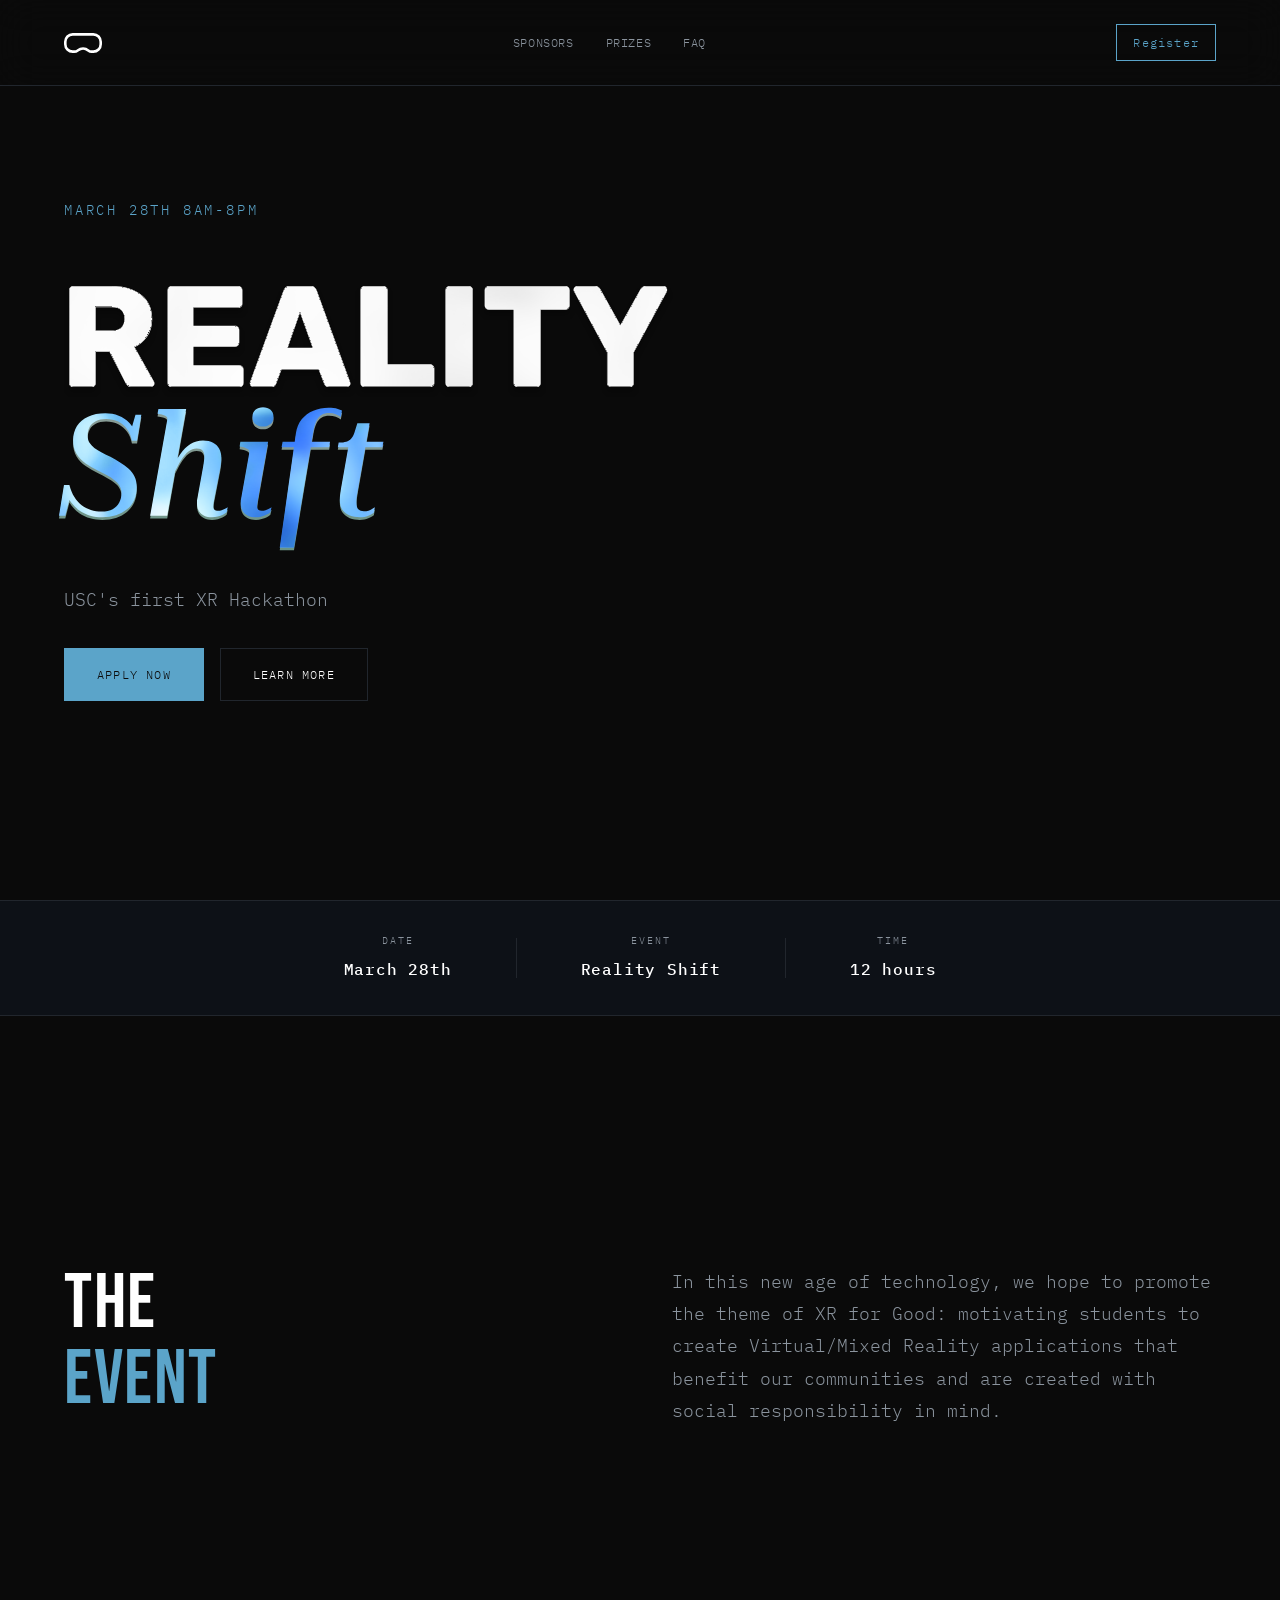
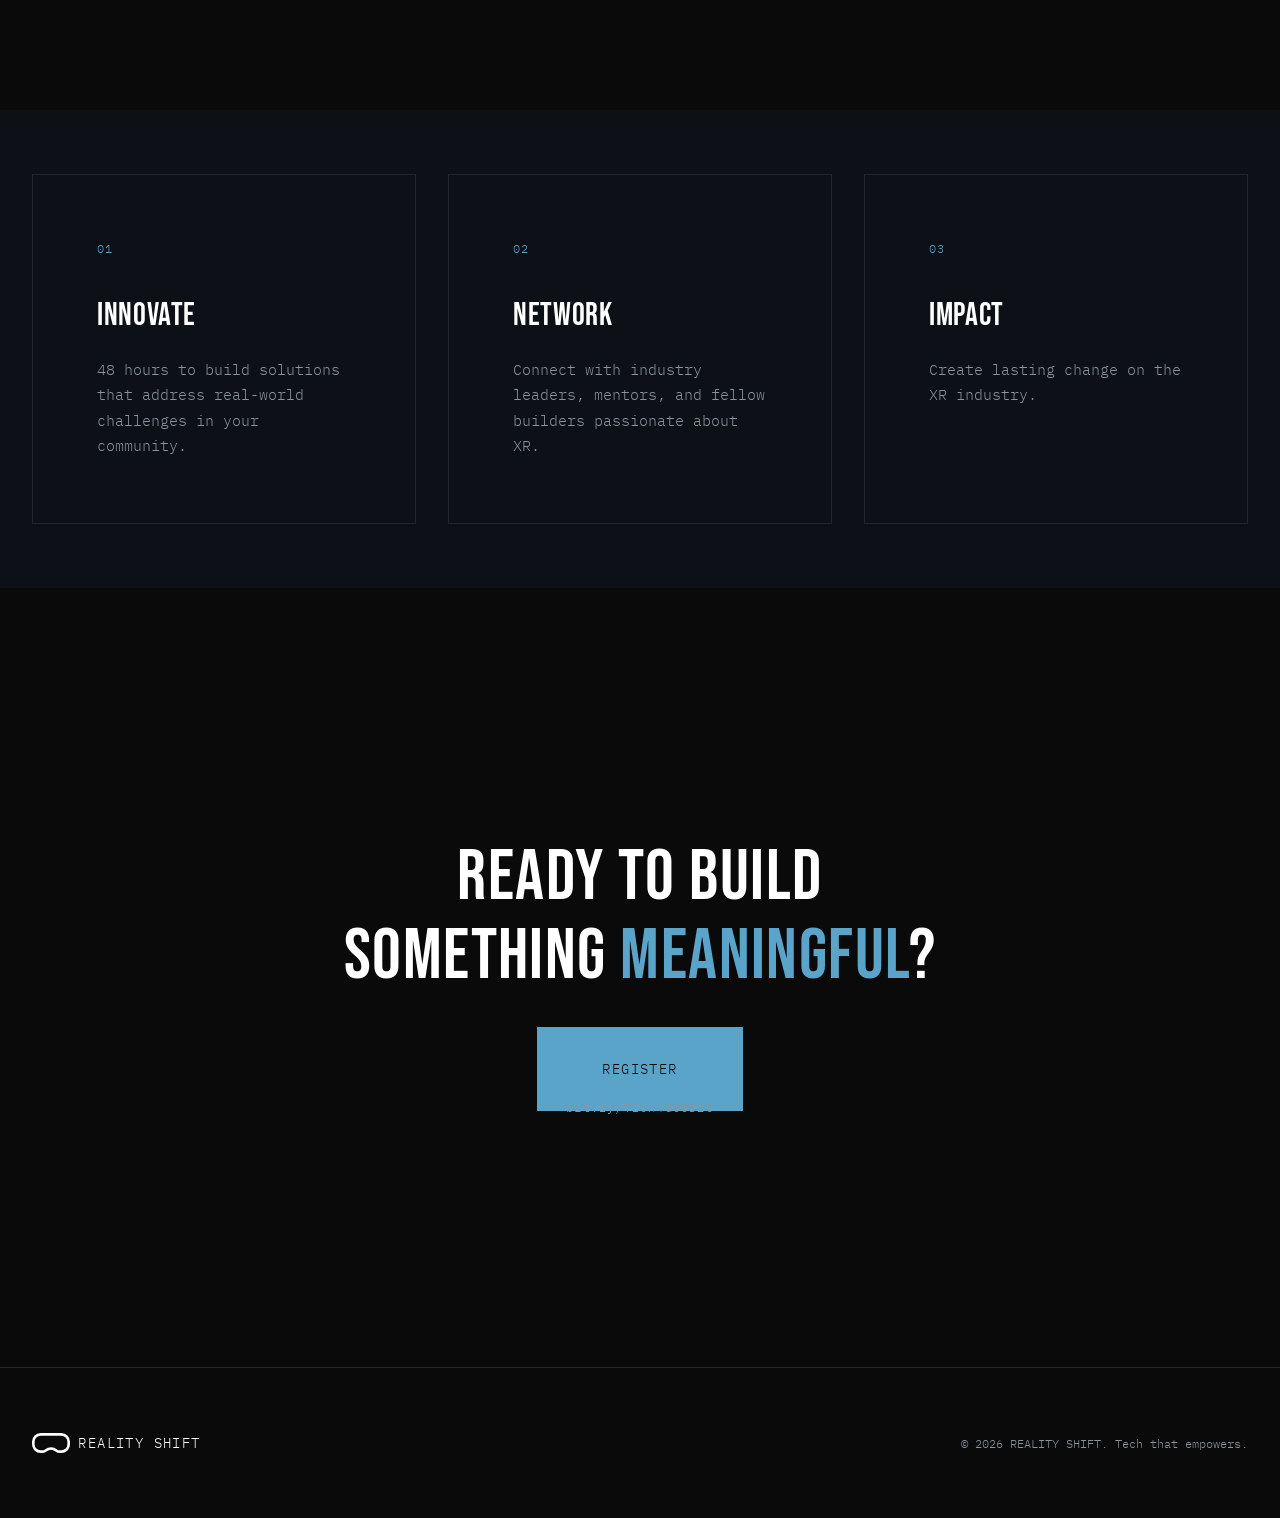
==== index.html @ 9a49850e "new files Co-Authored-By: Claude Opus 4.5 <noreply@anthropic.com>" ====
<!DOCTYPE html>
<html lang="en">
<head>
    <meta charset="UTF-8">
    <meta name="viewport" content="width=device-width, initial-scale=1.0">
    <title>REALITYSHIFT | Hackathon Spring 2026</title>
    <link rel="stylesheet" href="styles.css">
    <link rel="preconnect" href="https://fonts.googleapis.com">
    <link rel="preconnect" href="https://fonts.gstatic.com" crossorigin>
    <link href="https://fonts.googleapis.com/css2?family=Bebas+Neue&family=IBM+Plex+Mono:wght@300;400;500&display=swap" rel="stylesheet">
</head>
<body>
    <!-- Navigation -->
    <nav class="nav">
        <div class="nav-container">
            <a href="index.html" class="nav-logo">
                <img class="logo-icon" src="RS_ICON.svg" alt="Luma">
            </a>
            <div class="nav-links">
                <a href="sponsors.html" class="nav-link">Sponsors</a>
                <a href="prizes.html" class="nav-link">Prizes</a>
                <a href="faq.html" class="nav-link">FAQ</a>
            </div>
            <a href="register.html" class="nav-cta">Register</a>
        </div>
    </nav>

    <!-- Hero Section -->
    <section class="hero">
        <div class="hero-grid">
            <div class="hero-content">
                <p class="hero-date">March 28th 8AM-8PM</p>
                <h1 class="hero-title">
                    <img class="hero-banner" src="MainBanner.svg" alt="Reality Shift">
                </h1>
                <p class="hero-subtitle"> USC's first XR Hackathon</p>
                <div class="hero-actions">
                    <a href="register.html" class="btn btn-primary">Apply Now</a>
                    <a href="#about" class="btn btn-secondary">Learn More</a>
                </div>
            </div>
        </div>
    </section>

    <!-- Info Strip -->
    <section class="info-strip">
        <div class="info-item">
            <span class="info-label">Date</span>
            <span class="info-value">March 28th</span>
        </div>
        <div class="info-divider"></div>
        <div class="info-item">
            <span class="info-label">Event</span>
            <span class="info-value">Reality Shift</span>
        </div>
        <div class="info-divider"></div>
        <div class="info-item">
            <span class="info-label">Time</span>
            <span class="info-value">12 hours</span>
        </div>
    </section>

    <!-- About Section -->
    <section id="about" class="about">
        <div class="about-container">
            <div class="about-header">
                <h2 class="section-title">The<br><span class="accent">Event</span></h2>
            </div>
            <div class="about-content">
                <p class="about-text">In this new age of technology, we hope to promote the theme of XR for Good: motivating students to create Virtual/Mixed Reality applications that benefit our communities and are created with social responsibility in mind.</p>
            </div>
        </div>
    </section>

    <!-- Features Section -->
    <section class="features">
        <div class="features-container">
            <div class="feature-card">
                <div class="feature-number">01</div>
                <h3 class="feature-title">Innovate</h3>
                <p class="feature-desc">48 hours to build solutions that address real-world challenges in your community.</p>
            </div>
            <div class="feature-card">
                <div class="feature-number">02</div>
                <h3 class="feature-title">Network</h3>
                <p class="feature-desc">Connect with industry leaders, mentors, and fellow builders passionate about XR.</p>
            </div>
            <div class="feature-card">
                <div class="feature-number">03</div>
                <h3 class="feature-title">Impact</h3>
                <p class="feature-desc">Create lasting change on the XR industry.</p>
            </div>
        </div>
    </section>

    <!-- CTA Section -->
    <section class="cta">
        <div class="cta-container">
            <h2 class="cta-title">Ready to build<br>something <span class="accent">meaningful</span>?</h2>
            <a href="register.html" class="btn btn-primary btn-large">Register</a>
            <p class="cta-link">bit.ly/TECH4GOOD25</p>
        </div>
    </section>

    <!-- Footer -->
    <footer class="footer">
        <div class="footer-container">
            <div class="footer-brand">
                <img class="logo-icon" src="RS_ICON.svg" alt="Luma">
                <span class="logo-text">REALITY SHIFT</span>
            </div>
            <p class="footer-copy">© 2026 REALITY SHIFT. Tech that empowers.</p>
        </div>
    </footer>

    <script src="script.js"></script>
</body>
</html>
---- styles.css ----
/* ============================================
   Reality Shift - XR Hackathon
   Cyan/Blue accent theme
   ============================================ */

:root {
    /* Colors - Cyan/Blue accent theme */
    --primary: #5BA4C9;
    --primary-light: #7EC8E3;
    --primary-dark: #3D8DB5;
    --accent: #6BB8D9;

    /* Neutrals */
    --black: #0A0A0A;
    --dark: #0D1117;
    --dark-gray: #161B22;
    --mid-gray: #21262D;
    --light-gray: #8B949E;
    --off-white: #E6EDF3;
    --white: #FFFFFF;

    /* Typography - Wide, bold display font */
    --font-display: 'Bebas Neue', 'Anton', sans-serif;
    --font-mono: 'IBM Plex Mono', monospace;

    /* Spacing */
    --space-xs: 0.5rem;
    --space-sm: 1rem;
    --space-md: 2rem;
    --space-lg: 4rem;
    --space-xl: 8rem;

    /* Transitions */
    --ease: cubic-bezier(0.16, 1, 0.3, 1);
    --duration: 0.6s;
}

/* Reset & Base */
*, *::before, *::after {
    margin: 0;
    padding: 0;
    box-sizing: border-box;
}

html {
    font-size: 16px;
    scroll-behavior: smooth;
}

body {
    font-family: var(--font-mono);
    font-weight: 300;
    background-color: var(--black);
    color: var(--white);
    line-height: 1.6;
    overflow-x: hidden;
    -webkit-font-smoothing: antialiased;
}

h1, h2, h3, h4, h5, h6 {
    font-family: var(--font-display);
    font-weight: 700;
}

a {
    color: inherit;
    text-decoration: none;
}

/* ============================================
   Navigation
   ============================================ */

.nav {
    position: fixed;
    top: 0;
    left: 0;
    right: 0;
    z-index: 100;
    padding: 1.5rem var(--space-lg);
    background: rgba(10, 10, 10, 0.8);
    backdrop-filter: blur(20px);
    border-bottom: 1px solid var(--mid-gray);
}

.nav-container {
    max-width: 1400px;
    margin: 0 auto;
    display: flex;
    align-items: center;
    justify-content: space-between;
}

.nav-logo {
    display: flex;
    align-items: center;
    gap: var(--space-xs);
    font-family: var(--font-mono);
    font-size: 0.875rem;
    letter-spacing: 0.1em;
}

.logo-icon {
    height: 20px;
    width: auto;
    flex-shrink: 0;
}

.nav-links {
    display: flex;
    gap: var(--space-md);
}

.nav-link {
    font-family: var(--font-mono);
    font-size: 0.75rem;
    letter-spacing: 0.05em;
    text-transform: uppercase;
    color: var(--light-gray);
    transition: color var(--duration) var(--ease);
    position: relative;
}

.nav-link::after {
    content: '';
    position: absolute;
    bottom: -4px;
    left: 0;
    width: 0;
    height: 1px;
    background: var(--primary);
    transition: width var(--duration) var(--ease);
}

.nav-link:hover,
.nav-link.active {
    color: var(--white);
}

.nav-link:hover::after,
.nav-link.active::after {
    width: 100%;
}

.nav-cta {
    font-family: var(--font-mono);
    font-size: 0.75rem;
    letter-spacing: 0.1em;
    padding: var(--space-xs) var(--space-sm);
    border: 1px solid var(--primary);
    color: var(--primary);
    transition: all var(--duration) var(--ease);
}

.nav-cta:hover {
    background: var(--primary);
    color: var(--black);
}

/* ============================================
   Hero Section
   ============================================ */

.hero {
    min-height: 100vh;
    display: flex;
    flex-direction: column;
    justify-content: center;
    padding: var(--space-xl) var(--space-lg);
    position: relative;
}

.hero-grid {
    max-width: 1400px;
    width: 100%;
    margin: 0 auto;
}

.hero-content {
    max-width: 800px;
}

.hero-date {
    font-family: var(--font-mono);
    font-size: 0.875rem;
    color: var(--primary);
    letter-spacing: 0.2em;
    text-transform: uppercase;
    margin-bottom: var(--space-md);
}

.hero-title {
    font-family: var(--font-display);
    font-size: clamp(4rem, 12vw, 10rem);
    font-weight: 400;
    line-height: 0.9;
    letter-spacing: 0.05em;
    margin-bottom: var(--space-md);
    text-transform: uppercase;
}

.hero-banner {
    height: 300px;
    width: auto;
    display: block;
    margin-left: -5px;
}

.title-line {
    display: block;
}

.title-line.accent {
    color: var(--primary-light);
}

.hero-subtitle {
    font-size: 1.125rem;
    color: var(--light-gray);
    max-width: 480px;
    margin-bottom: var(--space-md);
    line-height: 1.7;
}

.hero-actions {
    display: flex;
    gap: var(--space-sm);
}

/* Buttons */
.btn {
    font-family: var(--font-mono);
    font-size: 0.75rem;
    letter-spacing: 0.1em;
    text-transform: uppercase;
    padding: var(--space-sm) var(--space-md);
    border: 1px solid transparent;
    cursor: pointer;
    transition: all var(--duration) var(--ease);
}

.btn-primary {
    background: var(--primary);
    color: var(--black);
    border-color: var(--primary);
}

.btn-primary:hover {
    background: var(--primary-light);
    border-color: var(--primary-light);
}

.btn-secondary {
    background: transparent;
    color: var(--white);
    border-color: var(--mid-gray);
}

.btn-secondary:hover {
    border-color: var(--white);
}

.btn-large {
    padding: var(--space-md) var(--space-lg);
    font-size: 0.875rem;
}

/* Hero Visual - Glyph Animation */
.hero-visual {
    display: flex;
    align-items: center;
    justify-content: center;
}

.glyph-container {
    position: relative;
    width: 400px;
    height: 400px;
    display: flex;
    align-items: center;
    justify-content: center;
}

.glyph-ring {
    position: absolute;
    border: 1px solid var(--mid-gray);
    border-radius: 50%;
    animation: pulse 4s ease-in-out infinite;
}

.glyph-ring:nth-child(1) {
    width: 100%;
    height: 100%;
    animation-delay: 0s;
}

.glyph-ring:nth-child(2) {
    width: 70%;
    height: 70%;
    border-color: var(--primary-dark);
    animation-delay: 0.5s;
}

.glyph-ring:nth-child(3) {
    width: 40%;
    height: 40%;
    border-color: var(--primary);
    animation-delay: 1s;
}

.glyph-dot {
    width: 12px;
    height: 12px;
    background: var(--primary);
    border-radius: 50%;
    box-shadow: 0 0 40px var(--primary), 0 0 80px var(--primary-dark);
}

@keyframes pulse {
    0%, 100% {
        transform: scale(1);
        opacity: 0.5;
    }
    50% {
        transform: scale(1.05);
        opacity: 1;
    }
}

/* Scroll Indicator */
.hero-scroll {
    position: absolute;
    bottom: var(--space-md);
    right: var(--space-md);
    display: flex;
    align-items: center;
    gap: var(--space-sm);
    font-family: var(--font-mono);
    font-size: 0.625rem;
    letter-spacing: 0.2em;
    color: var(--light-gray);
}

.scroll-line {
    width: 60px;
    height: 1px;
    background: linear-gradient(90deg, var(--light-gray), transparent);
}

/* ============================================
   Info Strip
   ============================================ */

.info-strip {
    display: flex;
    justify-content: center;
    align-items: center;
    gap: var(--space-lg);
    padding: var(--space-md) var(--space-md);
    background: var(--dark);
    border-top: 1px solid var(--mid-gray);
    border-bottom: 1px solid var(--mid-gray);
}

.info-item {
    display: flex;
    flex-direction: column;
    align-items: center;
    gap: var(--space-xs);
}

.info-label {
    font-family: var(--font-mono);
    font-size: 0.625rem;
    letter-spacing: 0.2em;
    text-transform: uppercase;
    color: var(--light-gray);
}

.info-value {
    font-size: 1rem;
    font-weight: 500;
    letter-spacing: 0.05em;
}

.info-divider {
    width: 1px;
    height: 40px;
    background: var(--mid-gray);
}

/* ============================================
   About Section
   ============================================ */

.about {
    padding: 15.625rem var(--space-lg);
}

.about-container {
    max-width: 1400px;
    margin: 0 auto;
    display: grid;
    grid-template-columns: 1fr 1fr;
    gap: var(--space-lg);
}

.section-tag {
    font-family: var(--font-mono);
    font-size: 0.75rem;
    color: var(--light-gray);
    letter-spacing: 0.1em;
    display: block;
    margin-bottom: var(--space-sm);
}

.section-title {
    font-family: var(--font-display);
    font-size: clamp(3rem, 6vw, 5rem);
    font-weight: 400;
    line-height: 1;
    letter-spacing: 0.02em;
    text-transform: uppercase;
}

.accent {
    color: var(--primary);
}

.about-content {
    display: flex;
    flex-direction: column;
    justify-content: center;
}

.about-text {
    font-size: 1.125rem;
    color: var(--light-gray);
    line-height: 1.8;
    margin-bottom: var(--space-md);
}

.link-arrow {
    display: inline-flex;
    align-items: center;
    gap: var(--space-sm);
    font-family: var(--font-mono);
    font-size: 0.875rem;
    letter-spacing: 0.05em;
    color: var(--primary);
    transition: gap var(--duration) var(--ease);
}

.link-arrow:hover {
    gap: var(--space-md);
}

.link-arrow .arrow {
    transition: transform var(--duration) var(--ease);
}

.link-arrow:hover .arrow {
    transform: translateX(4px);
}

/* ============================================
   Features Section
   ============================================ */

.features {
    padding: var(--space-lg) var(--space-md);
    background: var(--dark);
}

.features-container {
    max-width: 1400px;
    margin: 0 auto;
    display: grid;
    grid-template-columns: repeat(3, 1fr);
    gap: var(--space-md);
}

.feature-card {
    padding: var(--space-lg);
    border: 1px solid var(--mid-gray);
    transition: all var(--duration) var(--ease);
}

.feature-card:hover {
    border-color: var(--primary);
    background: var(--dark-gray);
}

.feature-number {
    font-family: var(--font-mono);
    font-size: 0.75rem;
    color: var(--primary);
    letter-spacing: 0.1em;
    margin-bottom: var(--space-md);
}

.feature-title {
    font-family: var(--font-display);
    font-size: 2rem;
    font-weight: 400;
    letter-spacing: 0.02em;
    text-transform: uppercase;
    margin-bottom: var(--space-sm);
}

.feature-desc {
    font-size: 0.9375rem;
    color: var(--light-gray);
    line-height: 1.7;
}

/* ============================================
   CTA Section
   ============================================ */

.cta {
    padding: 15.625rem var(--space-md);
    text-align: center;
}

.cta-container {
    max-width: 800px;
    margin: 0 auto;
}

.cta-dots {
    display: grid;
    grid-template-columns: repeat(5, 1fr);
    gap: var(--space-sm);
    max-width: 200px;
    margin: 0 auto var(--space-lg);
}

.cta-dots span {
    width: 8px;
    height: 8px;
    background: var(--mid-gray);
    border-radius: 50%;
    transition: background var(--duration) var(--ease);
}

.cta-dots span:nth-child(3),
.cta-dots span:nth-child(7),
.cta-dots span:nth-child(8),
.cta-dots span:nth-child(9),
.cta-dots span:nth-child(13) {
    background: var(--primary);
}

.cta-title {
    font-family: var(--font-display);
    font-size: clamp(2.5rem, 6vw, 4.5rem);
    font-weight: 400;
    line-height: 1.1;
    letter-spacing: 0.02em;
    text-transform: uppercase;
    margin-bottom: 3.75rem;
}

.cta-link {
    margin-top: var(--space-sm);
    font-family: var(--font-mono);
    font-size: 0.75rem;
    color: var(--light-gray);
    letter-spacing: 0.1em;
}

/* ============================================
   Footer
   ============================================ */

.footer {
    padding: var(--space-lg) var(--space-md);
    border-top: 1px solid var(--mid-gray);
}

.footer-container {
    max-width: 1400px;
    margin: 0 auto;
    display: flex;
    align-items: center;
    justify-content: space-between;
}

.footer-brand {
    display: flex;
    align-items: center;
    gap: var(--space-xs);
    font-family: var(--font-mono);
    font-size: 0.875rem;
    letter-spacing: 0.1em;
}

.footer-links {
    display: flex;
    gap: var(--space-md);
}

.footer-links a {
    font-family: var(--font-mono);
    font-size: 0.75rem;
    color: var(--light-gray);
    letter-spacing: 0.05em;
    text-transform: uppercase;
    transition: color var(--duration) var(--ease);
}

.footer-links a:hover {
    color: var(--white);
}

.footer-copy {
    font-size: 0.75rem;
    color: var(--light-gray);
}

/* ============================================
   Coming Soon Page
   ============================================ */

.coming-soon {
    min-height: 100vh;
    display: flex;
    align-items: center;
    justify-content: center;
    padding: var(--space-xl) var(--space-lg);
}

.coming-soon-content {
    text-align: center;
}

.coming-soon-title {
    font-family: var(--font-display);
    font-size: clamp(4rem, 10vw, 8rem);
    font-weight: 400;
    text-transform: uppercase;
    letter-spacing: 0.02em;
    margin-bottom: var(--space-sm);
}

.coming-soon-text {
    font-family: var(--font-mono);
    font-size: 1.25rem;
    color: var(--primary);
    letter-spacing: 0.2em;
    text-transform: uppercase;
    margin-bottom: var(--space-lg);
}

/* ============================================
   Responsive
   ============================================ */

@media (max-width: 1024px) {
    .hero-grid {
        grid-template-columns: 1fr;
        text-align: center;
    }

    .hero-content {
        max-width: 100%;
    }

    .hero-subtitle {
        margin-left: auto;
        margin-right: auto;
    }

    .hero-actions {
        justify-content: center;
    }

    .hero-visual {
        display: none;
    }

    .about-container {
        grid-template-columns: 1fr;
        text-align: center;
    }

    .features-container {
        grid-template-columns: 1fr;
    }
}

@media (max-width: 768px) {
    :root {
        --space-md: 1.5rem;
        --space-lg: 3rem;
        --space-xl: 5rem;
    }

    .nav-links {
        display: none;
    }

    .info-strip {
        flex-direction: column;
        gap: var(--space-md);
    }

    .info-divider {
        width: 40px;
        height: 1px;
    }

    .footer-container {
        flex-direction: column;
        gap: var(--space-md);
        text-align: center;
    }
}
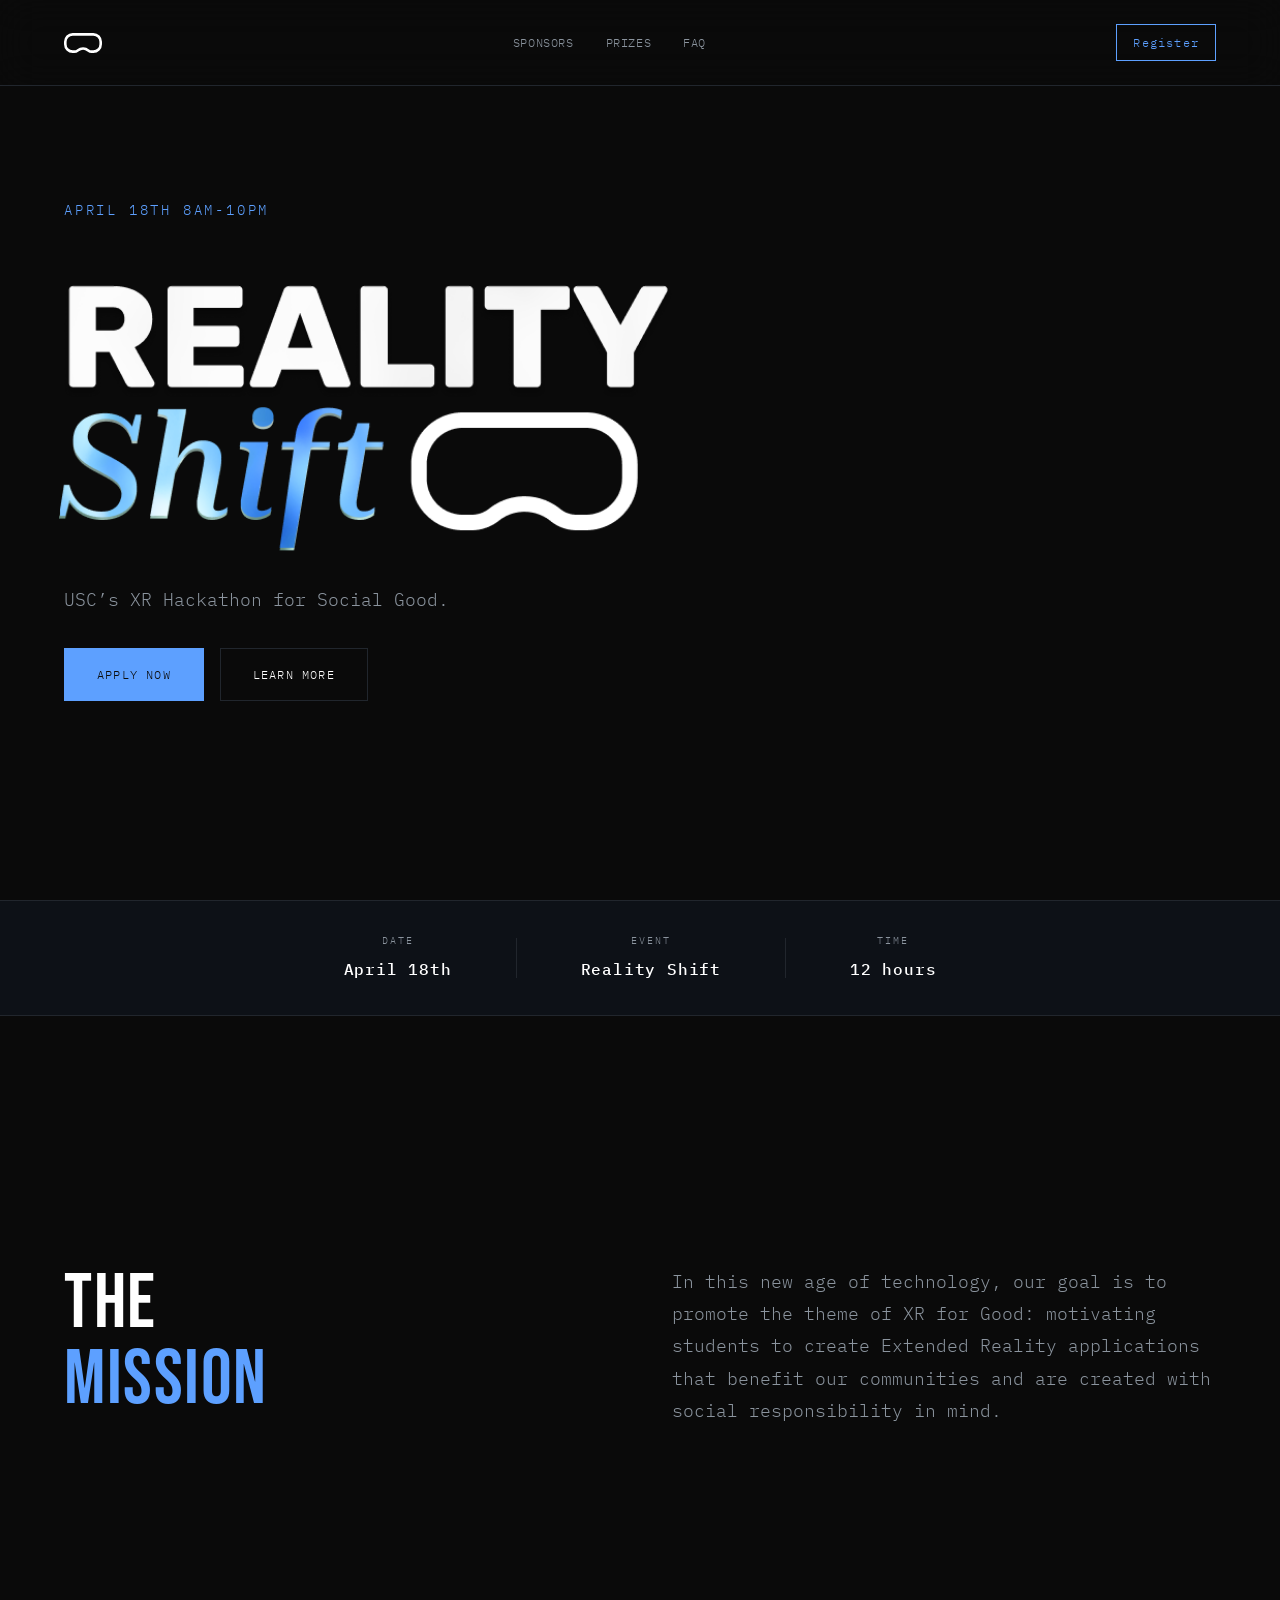
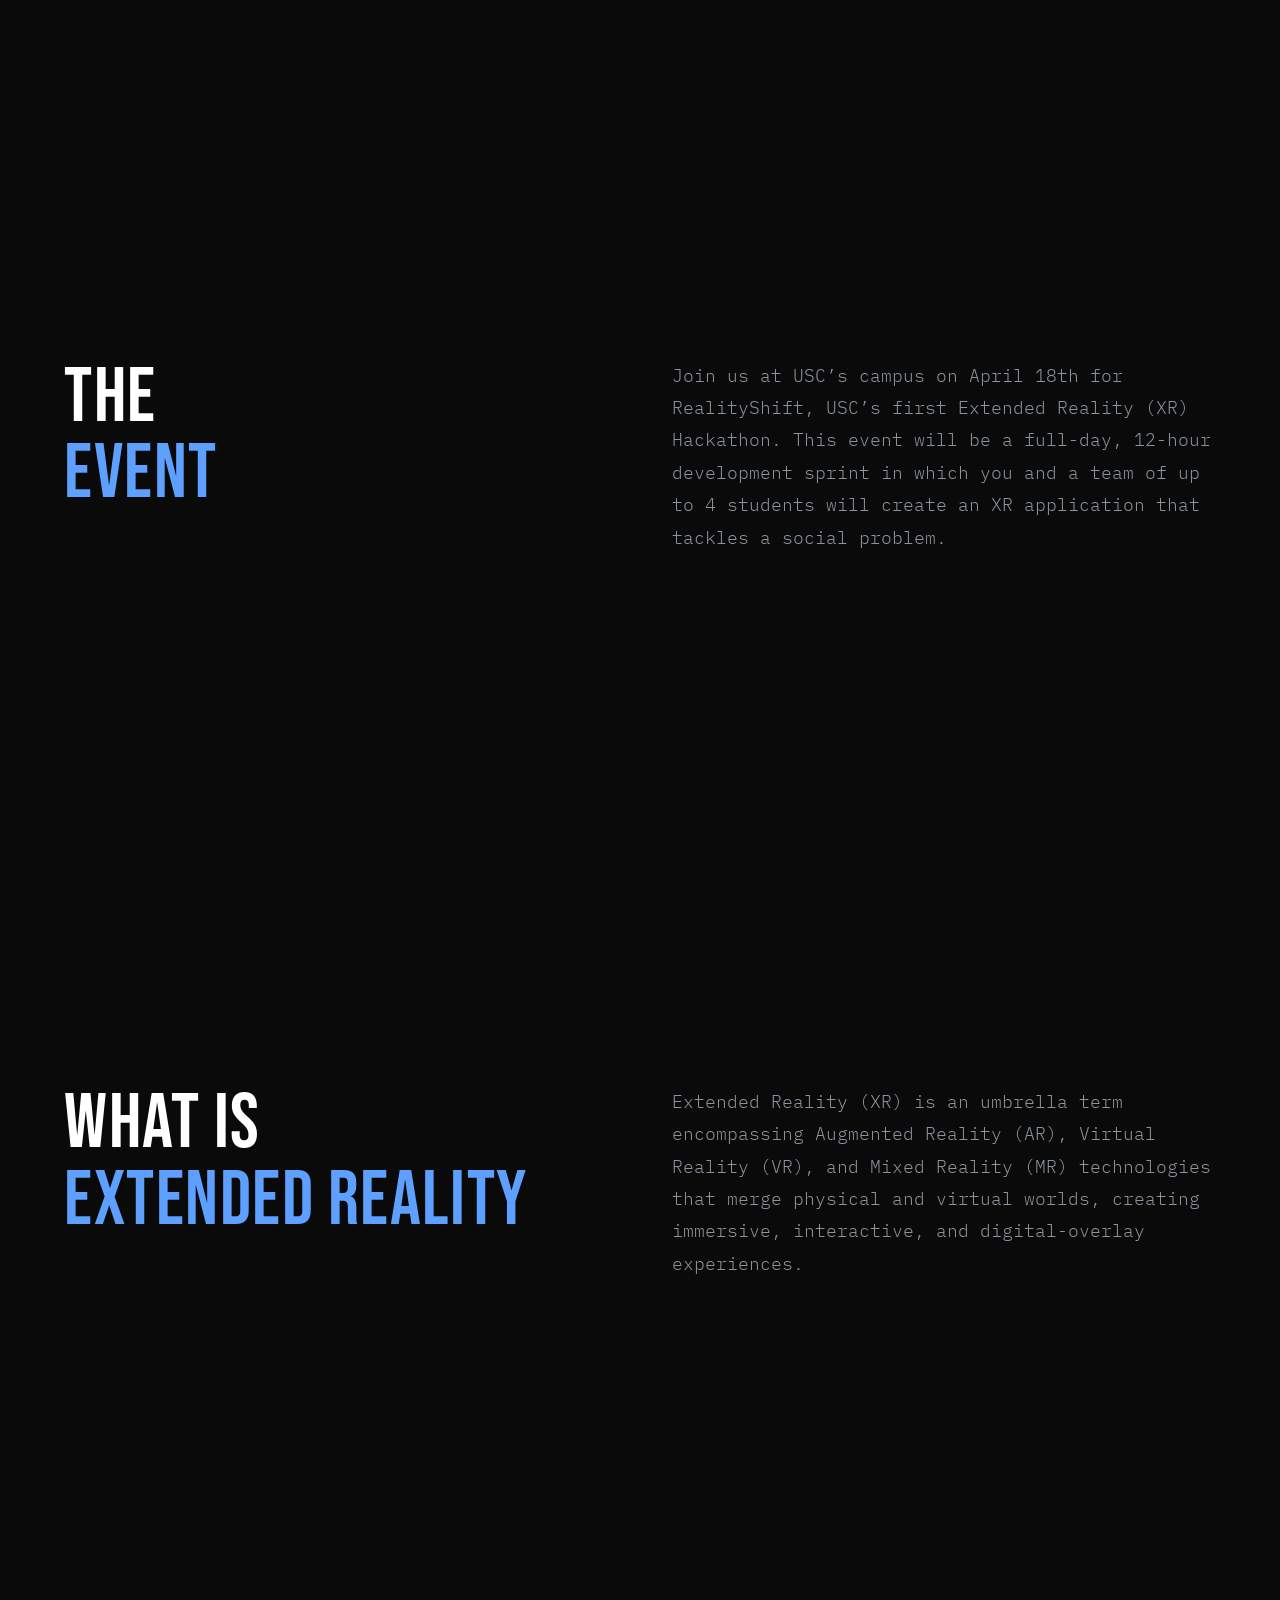
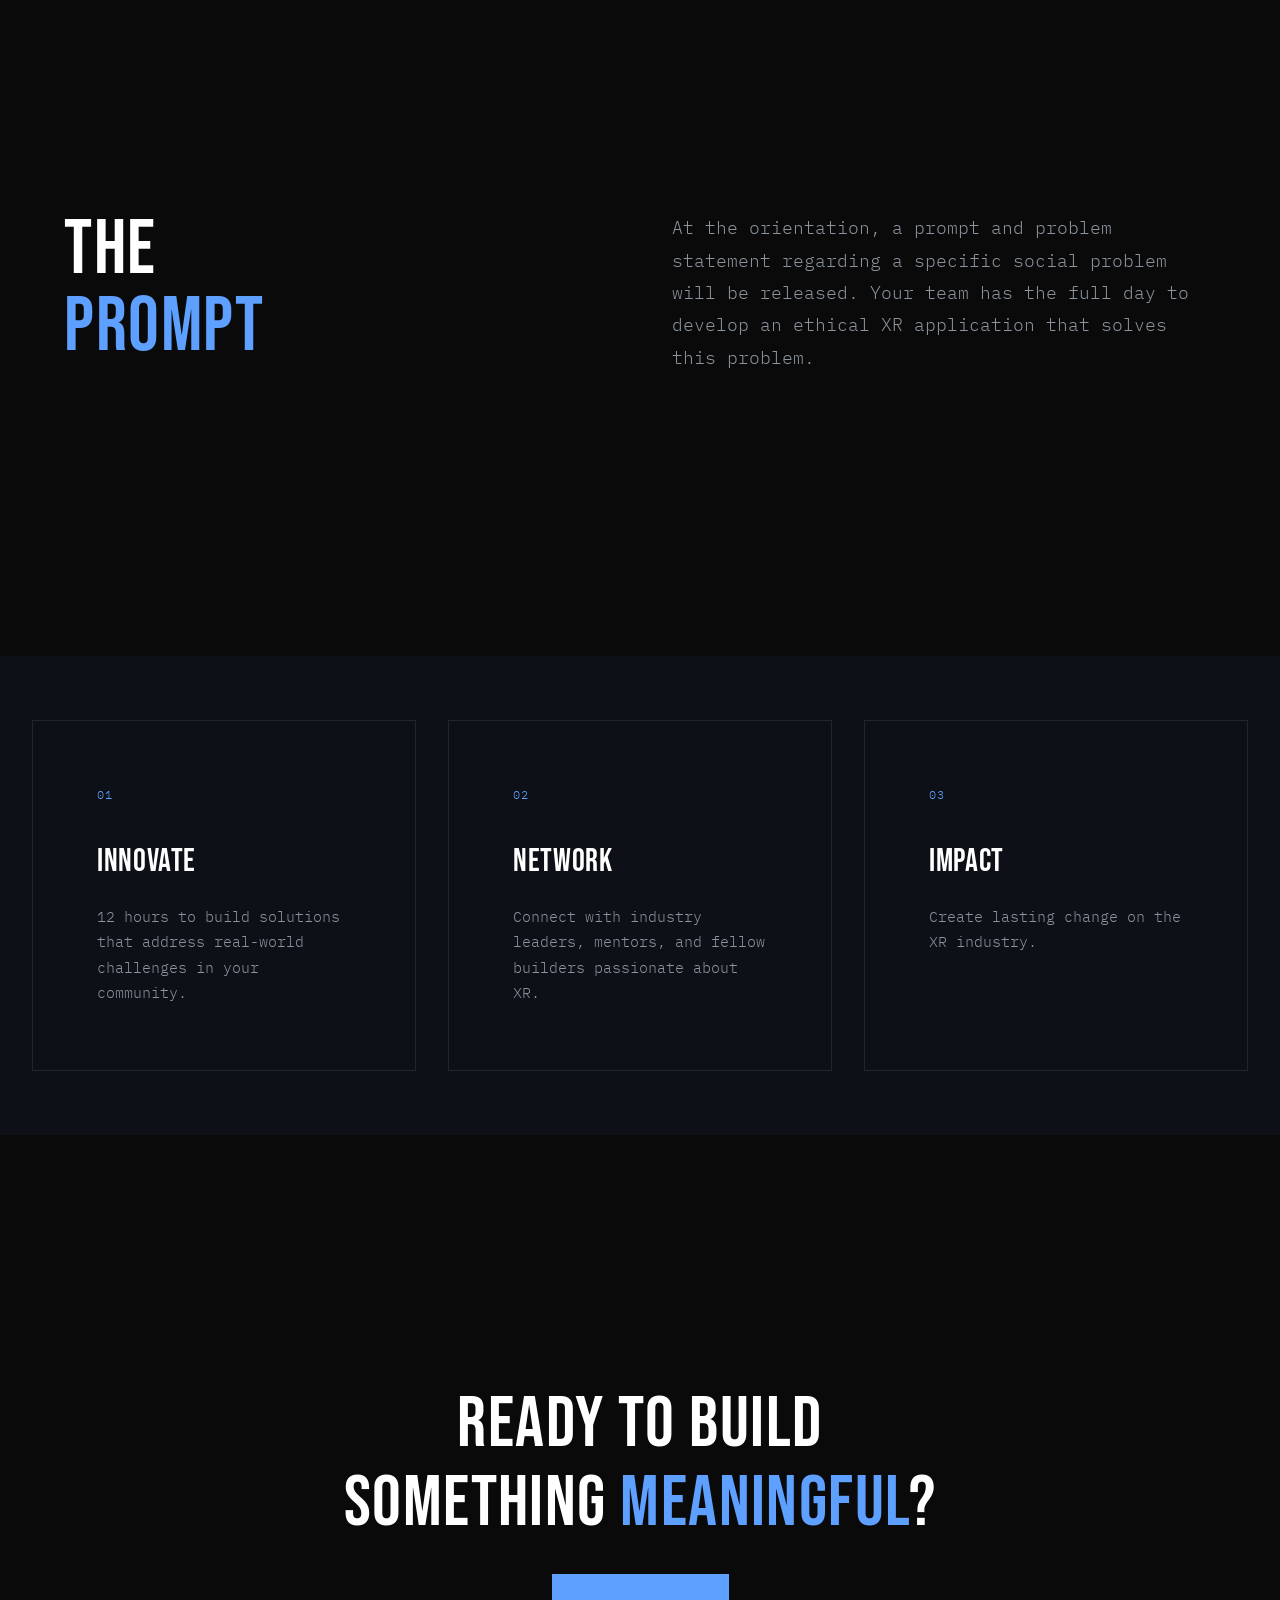
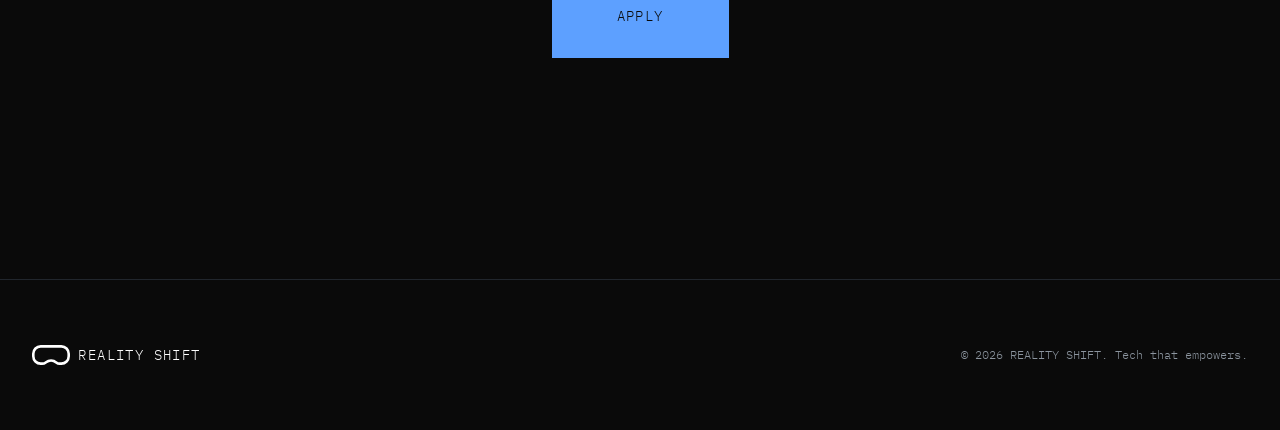
==== commit 600806a4: "changes" ====
--- a/index.html
+++ b/index.html
@@ -21,7 +21,7 @@
                 <a href="prizes.html" class="nav-link">Prizes</a>
                 <a href="faq.html" class="nav-link">FAQ</a>
             </div>
-            <a href="register.html" class="nav-cta">Register</a>
+            <a href="https://luma.com/ttgl70ii" class="nav-cta">Register</a>
         </div>
     </nav>
 
@@ -29,13 +29,13 @@
     <section class="hero">
         <div class="hero-grid">
             <div class="hero-content">
-                <p class="hero-date">March 28th 8AM-8PM</p>
+                <p class="hero-date">April 18th 8AM-10PM</p>
                 <h1 class="hero-title">
-                    <img class="hero-banner" src="MainBanner.svg" alt="Reality Shift">
+                    <img class="hero-banner" src="RSMainBanner.png" alt="Reality Shift">
                 </h1>
-                <p class="hero-subtitle"> USC's first XR Hackathon</p>
+                <p class="hero-subtitle">USC’s XR Hackathon for Social Good.</p>
                 <div class="hero-actions">
-                    <a href="register.html" class="btn btn-primary">Apply Now</a>
+                    <a href="https://luma.com/ttgl70ii" class="btn btn-primary">Apply Now</a>
                     <a href="#about" class="btn btn-secondary">Learn More</a>
                 </div>
             </div>
@@ -46,7 +46,7 @@
     <section class="info-strip">
         <div class="info-item">
             <span class="info-label">Date</span>
-            <span class="info-value">March 28th</span>
+            <span class="info-value">April 18th</span>
         </div>
         <div class="info-divider"></div>
         <div class="info-item">
@@ -60,14 +60,46 @@
         </div>
     </section>
 
-    <!-- About Section -->
+    <section id="about" class="about">
+        <div class="about-container">
+            <div class="about-header">
+                <h2 class="section-title">The<br><span class="accent">Mission</span></h2>
+            </div>
+            <div class="about-content">
+                <p class="about-text">In this new age of technology, our goal is to promote the theme of XR for Good: motivating students to create Extended Reality applications that benefit our communities and are created with social responsibility in mind.</p>
+            </div>
+        </div>
+    </section>
+
     <section id="about" class="about">
         <div class="about-container">
             <div class="about-header">
                 <h2 class="section-title">The<br><span class="accent">Event</span></h2>
             </div>
             <div class="about-content">
-                <p class="about-text">In this new age of technology, we hope to promote the theme of XR for Good: motivating students to create Virtual/Mixed Reality applications that benefit our communities and are created with social responsibility in mind.</p>
+                <p class="about-text">Join us at USC’s campus on April 18th for RealityShift, USC’s first Extended Reality (XR) Hackathon. This event will be a full-day, 12-hour development sprint in which you and a team of up to 4 students will create an XR application that tackles a social problem.</p>
+            </div>
+        </div>
+    </section>
+
+    <section id="about" class="about">
+        <div class="about-container">
+            <div class="about-header">
+                <h2 class="section-title">What is<br><span class="accent">Extended Reality</span></h2>
+            </div>
+            <div class="about-content">
+                <p class="about-text">Extended Reality (XR) is an umbrella term encompassing Augmented Reality (AR), Virtual Reality (VR), and Mixed Reality (MR) technologies that merge physical and virtual worlds, creating immersive, interactive, and digital-overlay experiences.</p>
+            </div>
+        </div>
+    </section>
+
+    <section id="about" class="about">
+        <div class="about-container">
+            <div class="about-header">
+                <h2 class="section-title">The<br><span class="accent">Prompt</span></h2>
+            </div>
+            <div class="about-content">
+                <p class="about-text">At the orientation, a prompt and problem statement regarding a specific social problem will be released. Your team has the full day to develop an ethical XR application that solves this problem.</p>
             </div>
         </div>
     </section>
@@ -78,7 +110,7 @@
             <div class="feature-card">
                 <div class="feature-number">01</div>
                 <h3 class="feature-title">Innovate</h3>
-                <p class="feature-desc">48 hours to build solutions that address real-world challenges in your community.</p>
+                <p class="feature-desc">12 hours to build solutions that address real-world challenges in your community.</p>
             </div>
             <div class="feature-card">
                 <div class="feature-number">02</div>
@@ -97,8 +129,7 @@
     <section class="cta">
         <div class="cta-container">
             <h2 class="cta-title">Ready to build<br>something <span class="accent">meaningful</span>?</h2>
-            <a href="register.html" class="btn btn-primary btn-large">Register</a>
-            <p class="cta-link">bit.ly/TECH4GOOD25</p>
+            <a href="https://luma.com/ttgl70ii" class="btn btn-primary btn-large">Apply</a>
         </div>
     </section>
 
--- a/styles.css
+++ b/styles.css
@@ -5,7 +5,7 @@
 
 :root {
     /* Colors - Cyan/Blue accent theme */
-    --primary: #5BA4C9;
+    --primary: #5DA0FF;
     --primary-light: #7EC8E3;
     --primary-dark: #3D8DB5;
     --accent: #6BB8D9;
@@ -653,6 +653,86 @@
     margin-bottom: var(--space-lg);
 }
 
+.register-iframe {
+    width: 100%;
+    max-width: 800px;
+    min-width: 500px;
+    height: 500px;
+    border: 1px solid #bfcbda88;
+    border-radius: 4px;
+}
+
+/* ============================================
+   Sponsors Page
+   ============================================ */
+
+.sponsors-page {
+    min-height: 100vh;
+    padding: calc(var(--space-xl) + 60px) var(--space-lg) var(--space-xl);
+}
+
+.sponsors-container {
+    max-width: 1200px;
+    margin: 0 auto;
+    text-align: center;
+}
+
+.sponsors-subtitle {
+    font-family: var(--font-mono);
+    font-size: 1.125rem;
+    color: var(--light-gray);
+    margin-top: var(--space-sm);
+    margin-bottom: var(--space-xl);
+}
+
+.sponsors-grid {
+    display: grid;
+    grid-template-columns: repeat(3, 1fr);
+    gap: var(--space-lg);
+    margin-bottom: var(--space-xl);
+}
+
+.sponsor-card {
+    background: var(--dark-gray);
+    border: 1px solid var(--mid-gray);
+    border-radius: 8px;
+    padding: var(--space-lg);
+    display: flex;
+    align-items: center;
+    justify-content: center;
+    min-height: 200px;
+    transition: all var(--duration) var(--ease);
+}
+
+.sponsor-card:hover {
+    border-color: var(--primary);
+    transform: translateY(-4px);
+}
+
+.sponsor-card img {
+    max-width: 100%;
+    max-height: 120px;
+    object-fit: contain;
+    filter: brightness(0) invert(1);
+    opacity: 0.9;
+    transition: opacity var(--duration) var(--ease);
+}
+
+.sponsor-card:hover img {
+    opacity: 1;
+}
+
+.sponsors-cta {
+    margin-top: var(--space-lg);
+}
+
+.sponsors-interest {
+    font-family: var(--font-mono);
+    font-size: 1rem;
+    color: var(--light-gray);
+    margin-bottom: var(--space-sm);
+}
+
 /* ============================================
    Responsive
    ============================================ */
@@ -683,6 +763,10 @@
     .about-container {
         grid-template-columns: 1fr;
         text-align: center;
+    }
+
+    .sponsors-grid {
+        grid-template-columns: 1fr;
     }
 
     .features-container {
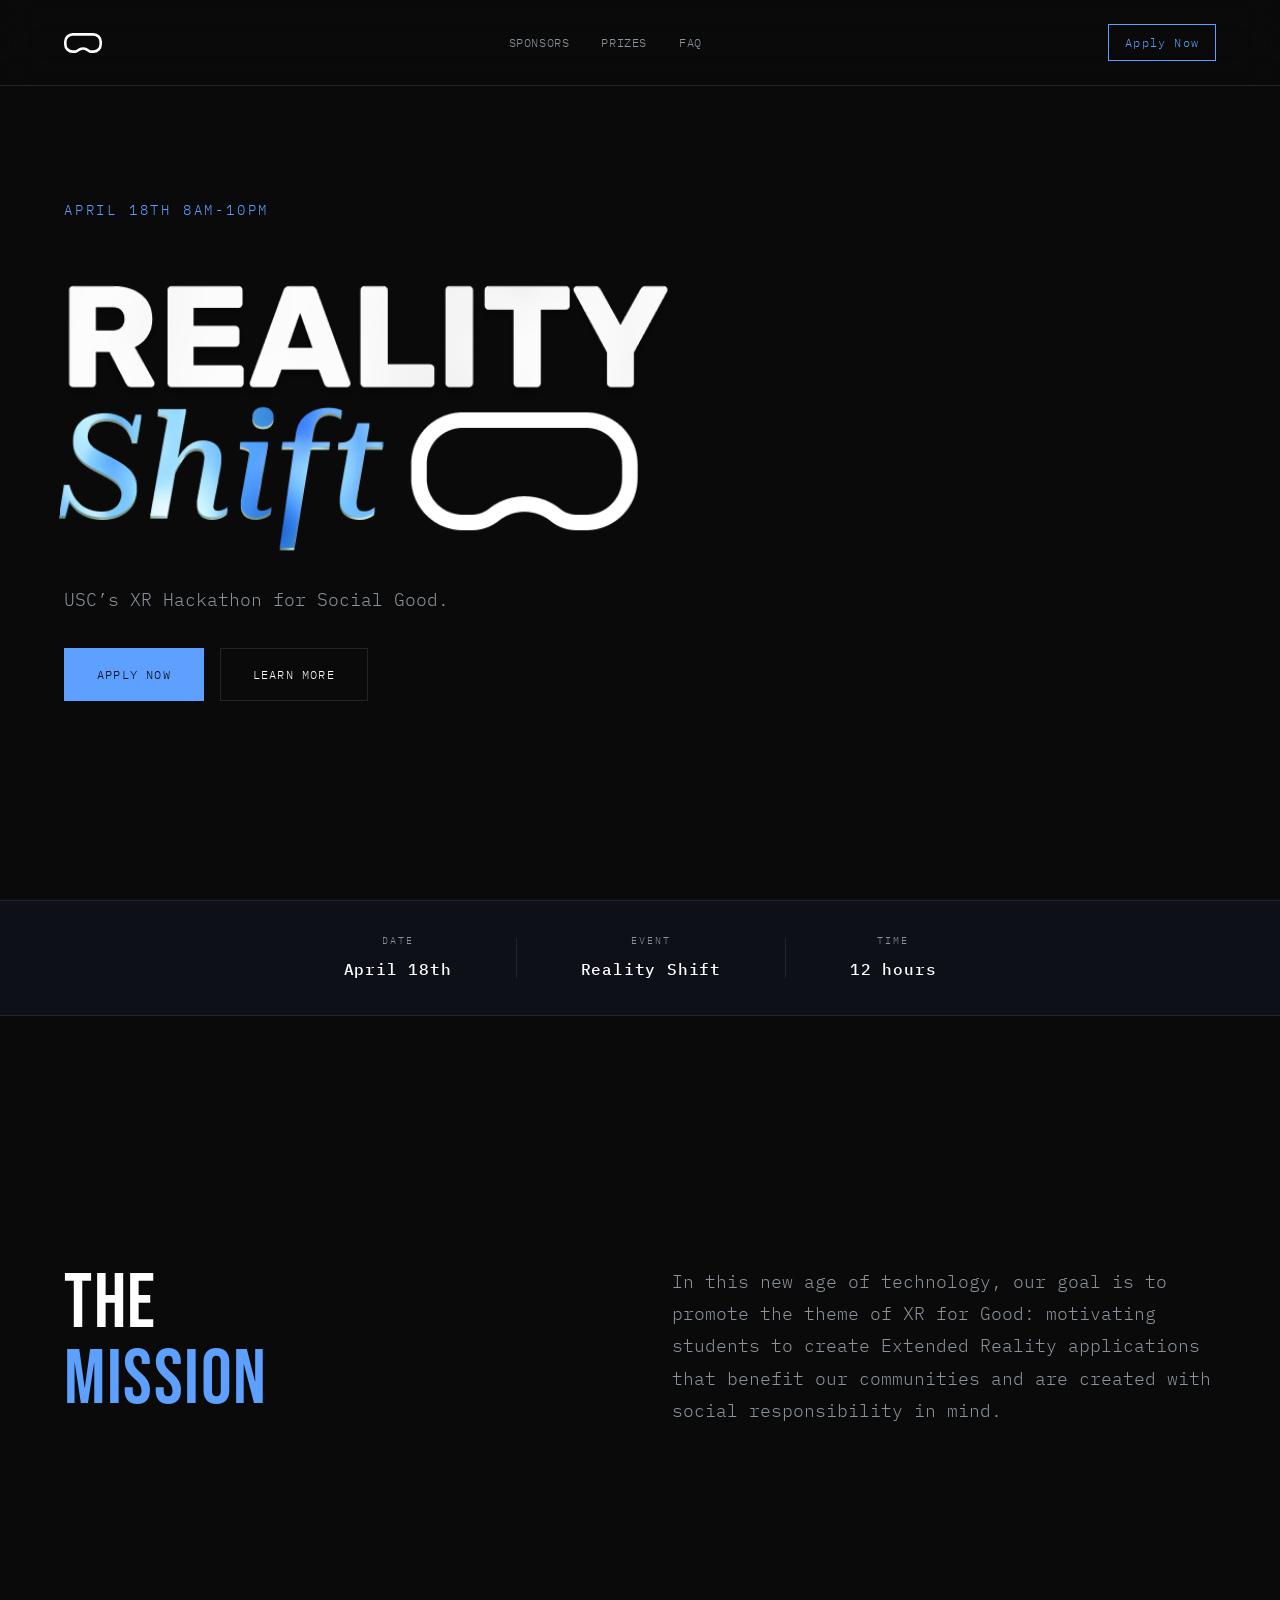
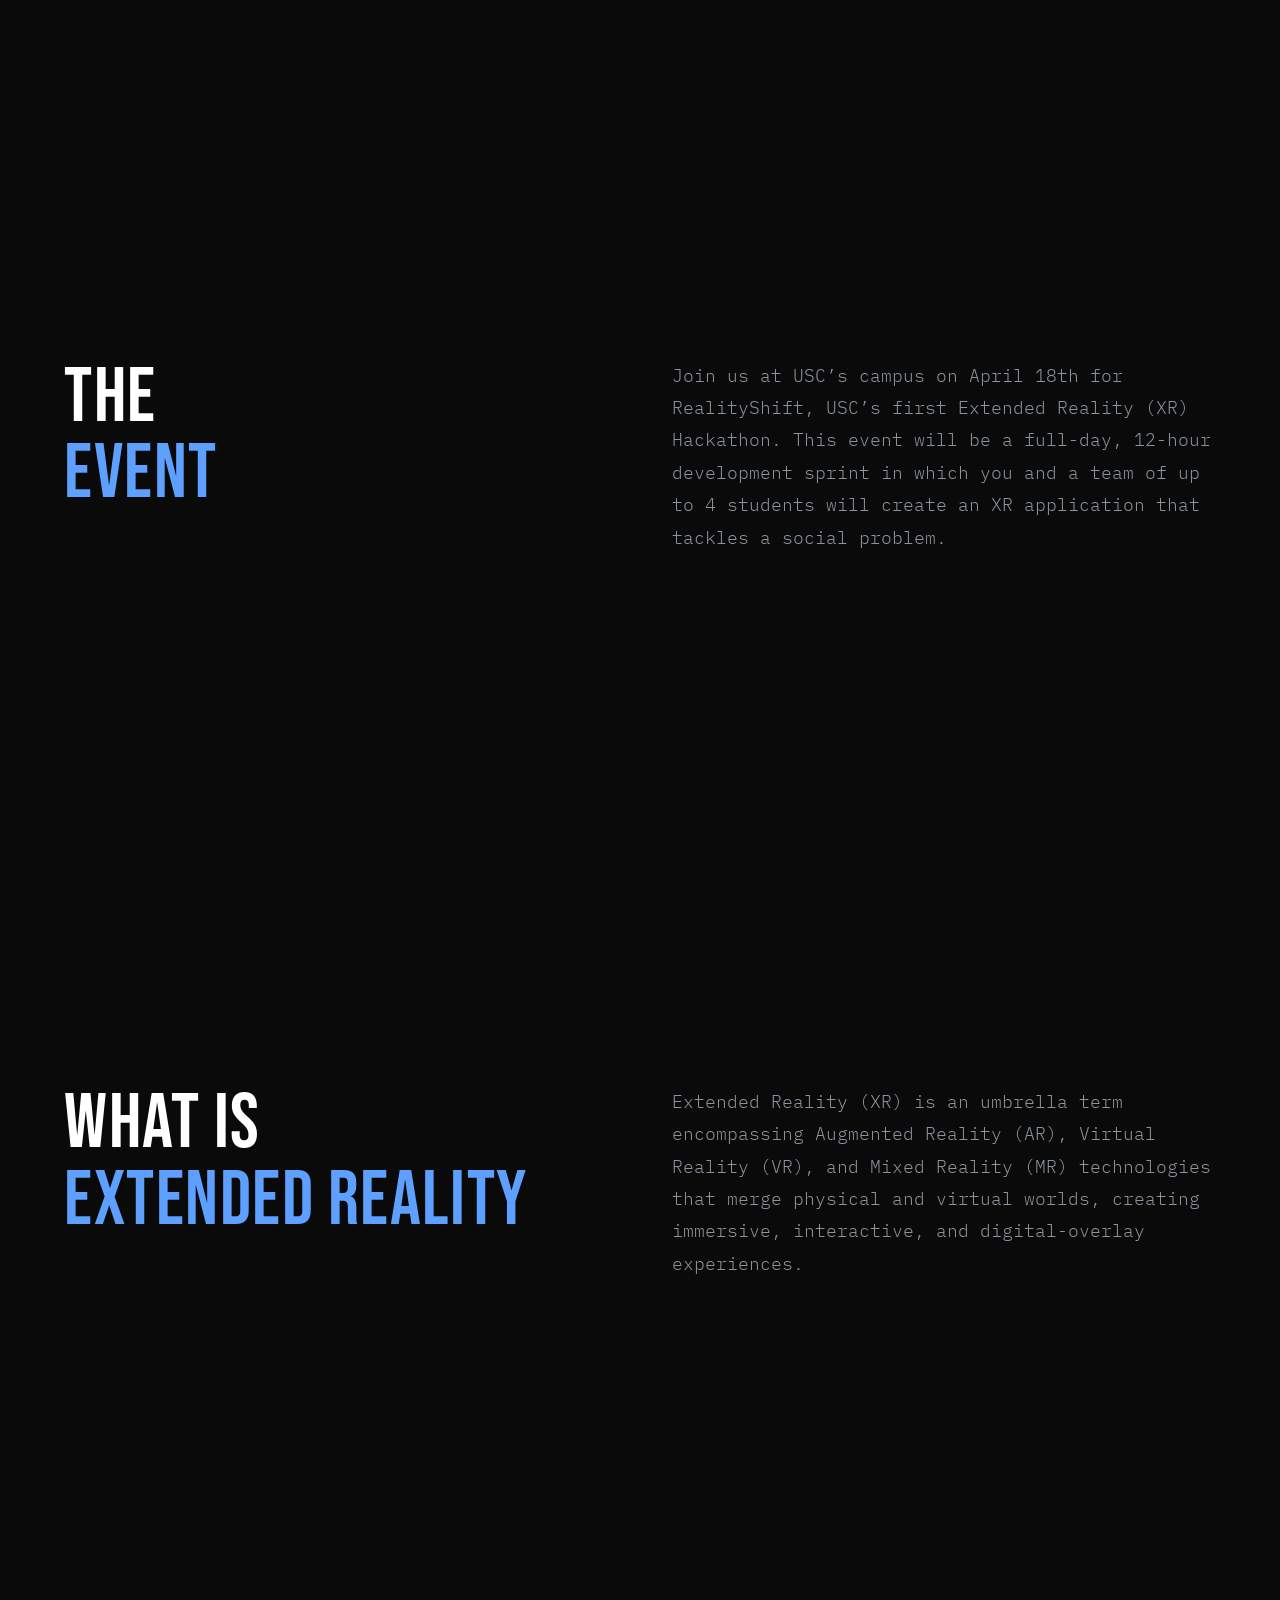
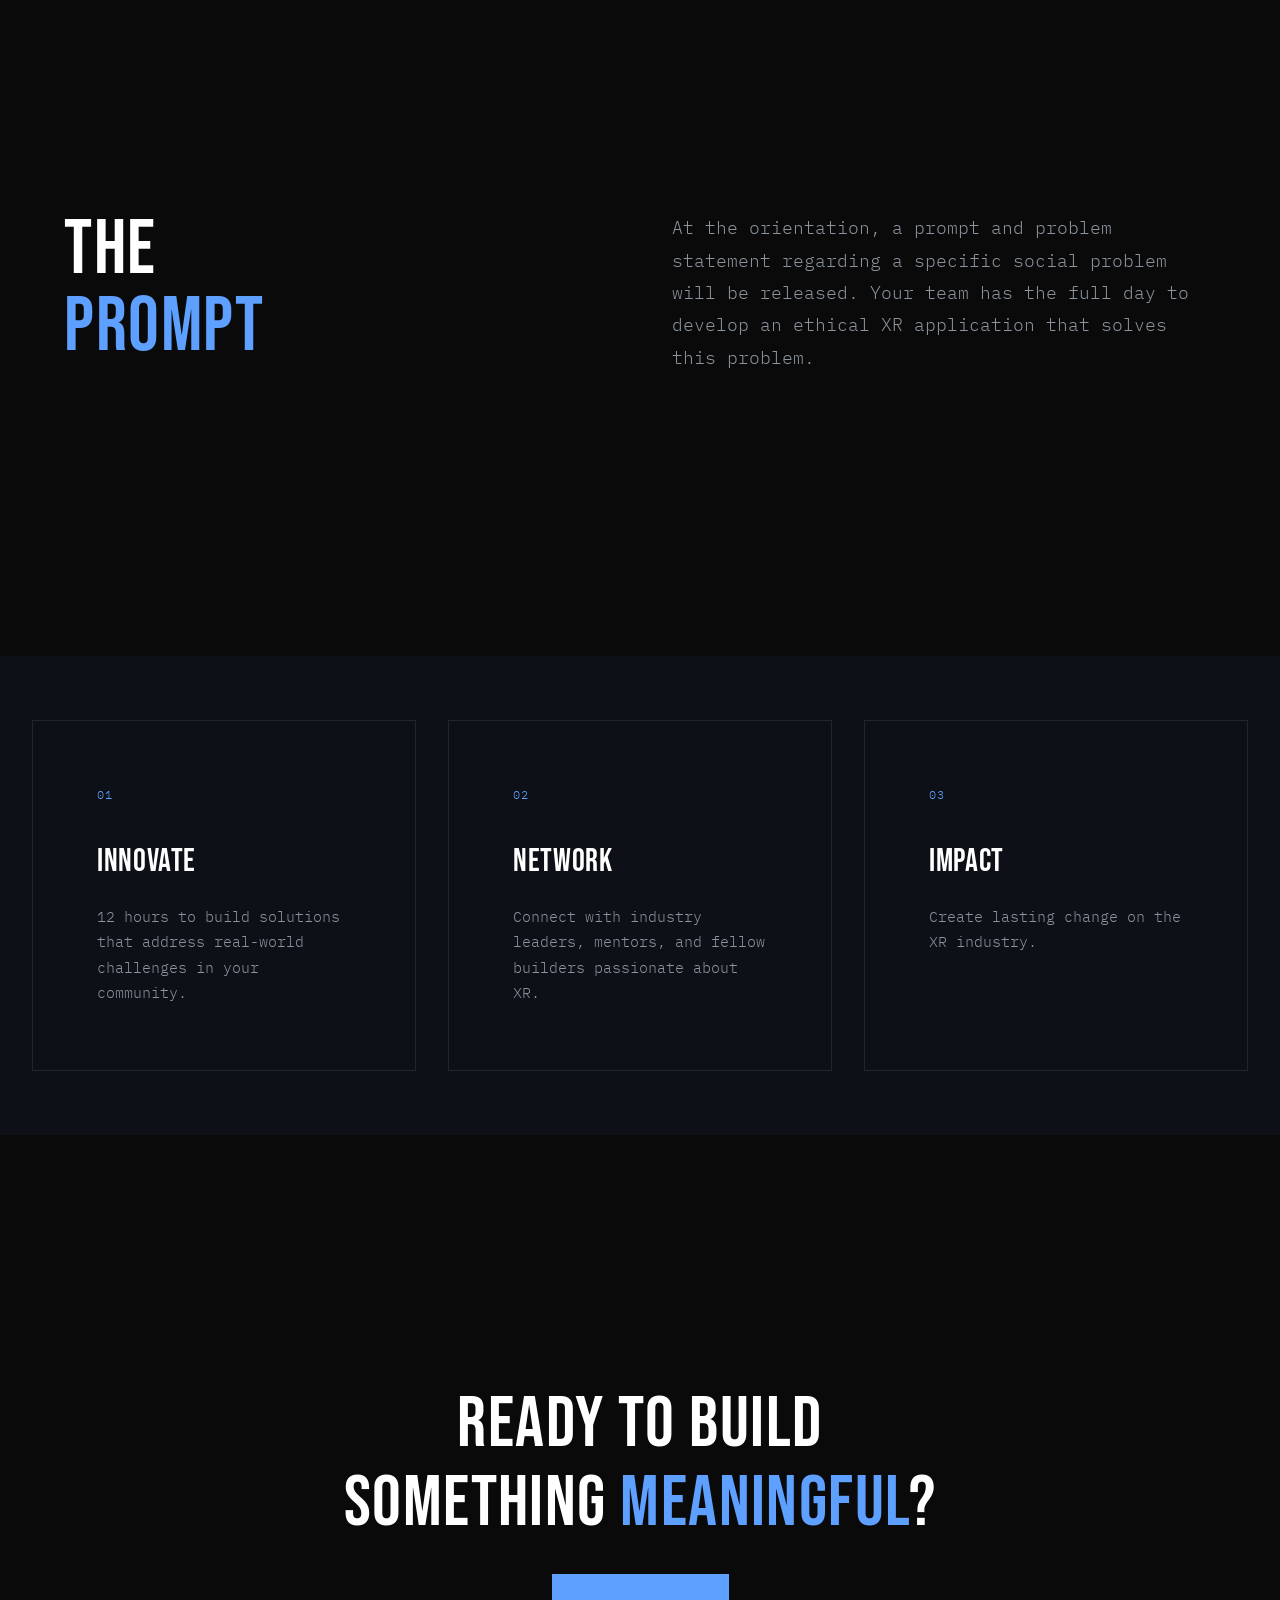
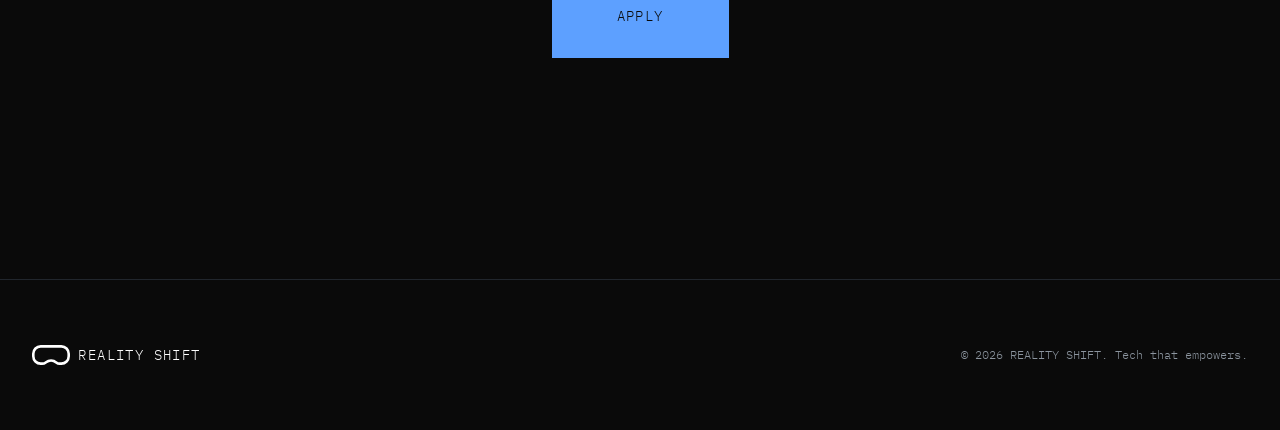
==== commit 7e92b9ed: "added" ====
--- a/index.html
+++ b/index.html
@@ -21,9 +21,19 @@
                 <a href="prizes.html" class="nav-link">Prizes</a>
                 <a href="faq.html" class="nav-link">FAQ</a>
             </div>
-            <a href="https://luma.com/ttgl70ii" class="nav-cta">Register</a>
+            <a href="https://luma.com/ttgl70ii" class="nav-cta">Apply Now</a>
+            <button class="mobile-menu-btn" aria-label="Menu">
+                <span></span>
+                <span></span>
+                <span></span>
+            </button>
         </div>
     </nav>
+    <div class="mobile-dropdown">
+        <a href="sponsors.html" class="mobile-link">Sponsors</a>
+        <a href="prizes.html" class="mobile-link">Prizes</a>
+        <a href="faq.html" class="mobile-link">FAQ</a>
+    </div>
 
     <!-- Hero Section -->
     <section class="hero">
--- a/styles.css
+++ b/styles.css
@@ -76,7 +76,7 @@
     top: 0;
     left: 0;
     right: 0;
-    z-index: 100;
+    z-index: 1000;
     padding: 1.5rem var(--space-lg);
     background: rgba(10, 10, 10, 0.8);
     backdrop-filter: blur(20px);
@@ -663,6 +663,80 @@
 }
 
 /* ============================================
+   FAQ Page
+   ============================================ */
+
+.faq-page {
+    min-height: 100vh;
+    padding: calc(var(--space-xl) + 60px) var(--space-lg) var(--space-xl);
+}
+
+.faq-container {
+    max-width: 800px;
+    margin: 0 auto;
+    text-align: center;
+}
+
+.faq-list {
+    margin-top: var(--space-lg);
+    text-align: left;
+}
+
+.faq-item {
+    border-bottom: 1px solid var(--mid-gray);
+}
+
+.faq-item:first-child {
+    border-top: 1px solid var(--mid-gray);
+}
+
+.faq-question {
+    width: 100%;
+    display: flex;
+    justify-content: space-between;
+    align-items: center;
+    padding: var(--space-md) 0;
+    background: transparent;
+    border: none;
+    cursor: pointer;
+    font-family: var(--font-mono);
+    font-size: 1rem;
+    color: var(--white);
+    text-align: left;
+    transition: color var(--duration) var(--ease);
+}
+
+.faq-question:hover {
+    color: var(--primary);
+}
+
+.faq-icon {
+    font-size: 1.5rem;
+    color: var(--primary);
+    transition: transform var(--duration) var(--ease);
+}
+
+.faq-item.active .faq-icon {
+    transform: rotate(45deg);
+}
+
+.faq-answer {
+    max-height: 0;
+    overflow: hidden;
+    transition: max-height 0.4s var(--ease), padding 0.4s var(--ease);
+}
+
+.faq-item.active .faq-answer {
+    max-height: 200px;
+    padding-bottom: var(--space-md);
+}
+
+.faq-answer p {
+    color: var(--light-gray);
+    line-height: 1.7;
+}
+
+/* ============================================
    Sponsors Page
    ============================================ */
 
@@ -766,12 +840,96 @@
     }
 
     .sponsors-grid {
-        grid-template-columns: 1fr;
+        grid-template-columns: repeat(2, 1fr);
     }
 
     .features-container {
         grid-template-columns: 1fr;
     }
+}
+
+/* Mobile menu styles */
+.mobile-menu-btn {
+    display: none;
+    width: 28px;
+    height: 28px;
+    background: transparent;
+    border: none;
+    cursor: pointer;
+    padding: 0;
+    z-index: 1001;
+    position: relative;
+}
+
+.mobile-menu-btn span {
+    display: block;
+    position: absolute;
+    width: 100%;
+    height: 2px;
+    background: var(--white);
+    transition: all 0.3s ease;
+    left: 0;
+}
+
+.mobile-menu-btn span:nth-child(1) {
+    top: 6px;
+}
+
+.mobile-menu-btn span:nth-child(2) {
+    top: 13px;
+}
+
+.mobile-menu-btn span:nth-child(3) {
+    top: 20px;
+}
+
+.mobile-menu-btn.active span:nth-child(1) {
+    top: 13px;
+    transform: rotate(45deg);
+}
+
+.mobile-menu-btn.active span:nth-child(2) {
+    opacity: 0;
+}
+
+.mobile-menu-btn.active span:nth-child(3) {
+    top: 13px;
+    transform: rotate(-45deg);
+}
+
+.mobile-dropdown {
+    display: none;
+    background: var(--black);
+    position: relative;
+    z-index: 998;
+}
+
+.mobile-dropdown.active {
+    display: block;
+    margin-top: 70px;
+}
+
+.mobile-link {
+    display: flex;
+    align-items: center;
+    width: 100%;
+    padding: 1.25rem 1.5rem;
+    color: var(--light-gray);
+    font-family: var(--font-mono);
+    font-size: 1rem;
+    text-decoration: none;
+    background: var(--black);
+    border-bottom: 1px solid var(--mid-gray);
+    transition: all 0.2s ease;
+}
+
+.mobile-link:first-child {
+    border-top: 1px solid var(--mid-gray);
+}
+
+.mobile-link:hover {
+    color: var(--white);
+    background: rgba(255, 255, 255, 0.05);
 }
 
 @media (max-width: 768px) {
@@ -785,6 +943,25 @@
         display: none;
     }
 
+    .nav-cta {
+        display: none;
+    }
+
+    .mobile-menu-btn {
+        display: flex;
+    }
+
+    .nav-container {
+        position: relative;
+    }
+
+    .hero-banner {
+        height: auto;
+        width: 100%;
+        max-width: 400px;
+        margin: 0 auto;
+    }
+
     .info-strip {
         flex-direction: column;
         gap: var(--space-md);
@@ -800,4 +977,52 @@
         gap: var(--space-md);
         text-align: center;
     }
-}
+
+    .sponsors-page {
+        padding: calc(var(--space-lg) + 60px) var(--space-md) var(--space-lg);
+    }
+
+    .sponsors-grid {
+        grid-template-columns: 1fr;
+        gap: var(--space-md);
+    }
+
+    .sponsor-card {
+        padding: var(--space-md);
+    }
+
+    .section-title {
+        font-size: 2.5rem;
+    }
+
+    .sponsors-subtitle {
+        font-size: 1rem;
+    }
+}
+
+@media (max-width: 480px) {
+    .nav-container {
+        padding: 0 1rem;
+    }
+
+    .nav-cta {
+        padding: 0.4rem 0.8rem;
+        font-size: 0.75rem;
+    }
+
+    .section-title {
+        font-size: 2rem;
+    }
+
+    .sponsors-page {
+        padding: calc(var(--space-md) + 60px) 1rem var(--space-md);
+    }
+
+    .sponsor-card img {
+        max-height: 80px;
+    }
+
+    .hero-banner {
+        max-width: 280px;
+    }
+}
